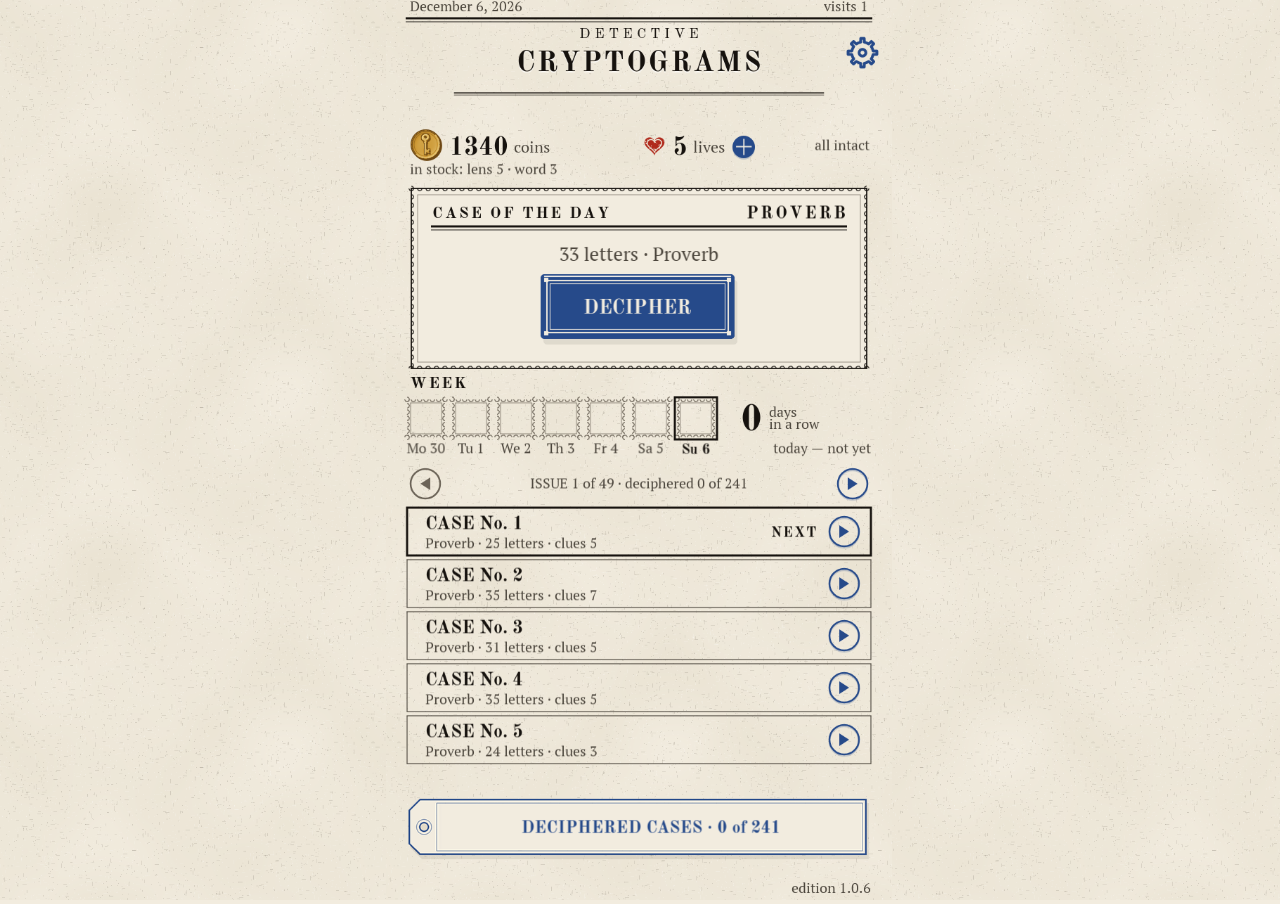
==== kriptogramma/index.html @ 3cc5f2d9 "Update web builds 2026-10-20" ====
<!doctype html>
<html lang="ru">
<head>
  <meta charset="utf-8">
  <link rel="modulepreload" crossorigin href="./assets/BPECfwze.js">
  <meta name="viewport" content="width=device-width, initial-scale=1, viewport-fit=cover, user-scalable=no">
  <title>Детективные криптограммы</title>
  <!-- Пустая иконка нарочно. Без неё браузер просит /favicon.ico, получает 404,
       и ломатель приносит эту ошибку в каждом отчёте. Шум в отчёте учит
       не читать отчёт. -->
  <link rel="icon" href="data:,">
  <!-- Картинки главного экрана — в предзагрузку. Без неё они просились только
       после разбора всего бандла (0,7 с на телефоне, где сеть в это время
       простаивает), и «время до интерактива» (ИНВ-21) перевалило за порог 5 с
       после ассетов 013. Phaser грузит их элементом img (main.js,
       loader.imageLoadType), и браузер отдаёт уже скачанное, а не качает
       второй раз. Список держать вровень с НУЖНО.main в src/стиль/арт.js и
       src/стиль/кнопки.js — сверяет tests/открытие.mjs: кнопки Ч1 (025) без
       предзагрузки просились после бандла и стоили 0,2 с сверх порога.
       ОЧЕРЕДЬ: СНАЧАЛА БАНДЛ, ПОТОМ КАРТИНКИ (028). Пущенные разом, 170 КБ
       картинок делили канал с бандлом, и он приходил на 0,8 с позже; а после
       бандла сеть ещё секунду стоит, пока телефон его разбирает. Поэтому
       предзагрузка выключена (media="not all") и включается скриптом ниже,
       как только бандл скачан, — картинки едут, пока он разбирается. Не
       сработал скрипт — Phaser попросит их сам, просто позже. -->
  <link rel="preload" as="image" href="./assets/1VmBwW0j.png" media="not all" data-после-бандла>
  <link rel="preload" as="image" href="./assets/D-H_c1Ym.png" media="not all" data-после-бандла>
  <link rel="preload" as="image" href="./assets/BTq64Yrj.png" media="not all" data-после-бандла>
  <link rel="preload" as="image" href="./assets/B4kw_efo.png" media="not all" data-после-бандла>
  <link rel="preload" as="image" href="./assets/Dah3iMkJ.png" media="not all" data-после-бандла>
  <link rel="preload" as="image" href="./assets/B_GqqMSt.png" media="not all" data-после-бандла>
  <link rel="preload" as="image" href="./assets/CoD3hWU_.png" media="not all" data-после-бандла>
  <script>
    if (window.PerformanceObserver) new PerformanceObserver(function (список, наблюдатель) {
      if (!список.getEntries().some(function (з) { return /\.js$/.test(з.name) })) return
      наблюдатель.disconnect()
      document.querySelectorAll('link[data-после-бандла]').forEach(function (с) { с.media = 'all' })
    }).observe({ type: 'resource', buffered: true })
  </script>
  <style>
    html, body { margin: 0; height: 100%; background: #12131a; overflow: hidden; }
    #игра { width: 100vw; height: 100vh; display: block; }
    /* Игровое поле не тянется, не масштабируется пальцами и не выделяется долгим
       касанием (задание 100, п. 1.6.1.8 и 1.10 требований): жесты — игре. */
    #игра { touch-action: none; -webkit-user-select: none; user-select: none; -webkit-touch-callout: none; -webkit-tap-highlight-color: transparent; }
  </style>
  </head>
<body>
  <!-- ЭКРАН ЗАГРУЗКИ (задание 073) — первым в body, до игры и до бандла:
       браузер рисует его первым кадром. Сюда vite.config.js (плагин
       «экран-загрузки») вклеивает src/загрузка/: шрифт-подмножество, краски,
       разметку и загрузчик. Бандл подключает загрузчик, после кадра экрана. -->
  <style>/* Порождено src/загрузка/собрать_шрифт.py — руками не править. Old Standard TT, OFL (game/art/шрифты/OFL.txt). */
@font-face{font-family:'Крипт загрузка';font-weight:700;font-style:normal;font-display:block;src:url([data-uri]) format('woff2')}
@font-face{font-family:'Крипт загрузка';font-weight:400;font-style:normal;font-display:block;src:url([data-uri]) format('woff2')}
/* Экран загрузки (073) и экран перевода (069) — один лист.
   Краски — game/art/чернила.json (Р1-К): бумага #f2ecdf, важное #16120e,
   нарратив #4a443b, бледный #6b6357, управление #264a8a. Длительности — Р8
   (150 / 300 / 600). Движется только transform и opacity: композитор, не
   главный поток (расшифровка.js, шапка). */
.рш {
  position: fixed; inset: 0; z-index: 10;
  display: flex; align-items: center; justify-content: center;
  background-color: #f2ecdf;
  /* Бумага без картинки: тёплый свет к середине, лёгкое потемнение к краям и
     зерно из встроенного SVG-шума — тот же лист, что тайл главного. */
  background-image:
    radial-gradient(ellipse 70% 55% at 50% 42%, rgba(255, 252, 244, 0.55), rgba(255, 252, 244, 0) 70%),
    radial-gradient(ellipse 120% 90% at 50% 50%, rgba(74, 68, 59, 0) 60%, rgba(74, 68, 59, 0.12) 100%),
    url("data:image/svg+xml,%3Csvg xmlns='http://www.w3.org/2000/svg' width='160' height='160'%3E%3Cfilter id='z'%3E%3CfeTurbulence type='fractalNoise' baseFrequency='.9' numOctaves='2' stitchTiles='stitch'/%3E%3CfeColorMatrix values='0 0 0 0 .29 0 0 0 0 .27 0 0 0 0 .23 0 0 0 .09 0'/%3E%3C/filter%3E%3Crect width='160' height='160' filter='url(%23z)'/%3E%3C/svg%3E");
  color: #16120e;
  /* Первые кадры — системной антиквой: она не грузится. Встроенный шрифт
     включает класс рш-шрифт, когда он уже загружен (загрузчик), — подмена
     мгновенна, кадра без букв нет (font-display его не даёт: и block, и swap
     прячут текст, пока шрифт декодируется, — кадры 073). */
  font-family: Georgia, 'Times New Roman', serif;
  -webkit-user-select: none; user-select: none;
  -webkit-tap-highlight-color: transparent;
  opacity: 1;
  transition: opacity 300ms ease-out;
}
.рш.рш-уходит { opacity: 0; pointer-events: none; }
.рш.рш-набран .рш-лист { visibility: visible; }
.рш.рш-шрифт { font-family: 'Крипт загрузка', Georgia, 'Times New Roman', serif; }
.рш-лист {
  /* Пустой набор не показывается: разметка листа приходит по сети раньше
     встроенного скрипта, который её наполняет, и первый кадр иначе был бы
     линейками без единой буквы (кадры 073). До наполнения — одна бумага. */
  visibility: hidden;
  box-sizing: border-box;
  width: min(100vw, 62vh, 460px);
  padding: 0 7.8%;
  margin-top: -8vh;
  text-align: center;
}
.рш-линейка { height: 3px; border-top: 2px solid #16120e; border-bottom: 1px solid #16120e; }
.рш-линейка-низ { border-top-width: 1px; border-bottom-width: 2px; }
.рш-над {
  margin: 0.9em 0 0.15em;
  font-weight: 400; font-size: min(4.4vw, 2.8vh, 20px);
  letter-spacing: 0.55em; padding-left: 0.55em;
  line-height: 1.15;
}
.рш-имя {
  margin: 0 0 0.28em;
  font-weight: 700; font-size: min(7.4vw, 4.7vh, 36px);
  letter-spacing: 0.04em; padding-left: 0.04em;
  line-height: 1.15;
  white-space: nowrap;
  /* Вдавленный набор, как шапка главного: светлый край снизу. */
  text-shadow: 0 1px 0 rgba(255, 255, 255, 0.75);
}
/* Окно буквы: мера задаёт ширину, лента с перебором едет в окне шагами. */
.рш-буква { position: relative; display: inline-block; overflow: hidden; height: 1.15em; vertical-align: top; }
.рш-мера { visibility: hidden; }
.рш-лента {
  position: absolute; left: -0.5em; right: -0.5em; top: 0;
  display: block;
  animation-name: рш-перебор;
  animation-timing-function: steps(6, end);
  animation-fill-mode: both;
  will-change: transform;
}
.рш-лента > span { display: block; height: 1.15em; }
/* Лист без языка (074): портал ещё не назвал язык — на месте имени знаки
   шифра, и перебор не кончается, пока имя не осядет на язык SDK. */
.рш-без-языка .рш-лента { animation-iteration-count: infinite; }
/* 6 знаков по 1.15em; последний кадр — буква (fill-mode: both держит его). */
@keyframes рш-перебор { from { transform: translateY(0); } to { transform: translateY(-6.9em); } }

.рш-подпись {
  margin-top: 1.6em;
  font-weight: 400; font-style: normal; font-size: min(4.2vw, 2.6vh, 18px);
  color: #4a443b; line-height: 1.3;
}
.рш-точки i { font-style: normal; opacity: 0; animation: 1200ms step-end infinite; }
/* Многоточие набирается: «», «.», «..», «...» — по 300 мс (Р8). */
.рш-точки i:nth-child(1) { animation-name: рш-точка1; }
.рш-точки i:nth-child(2) { animation-name: рш-точка2; }
.рш-точки i:nth-child(3) { animation-name: рш-точка3; }
@keyframes рш-точка1 { 0% { opacity: 0; } 25%, 100% { opacity: 1; } }
@keyframes рш-точка2 { 0% { opacity: 0; } 50%, 100% { opacity: 1; } }
@keyframes рш-точка3 { 0% { opacity: 0; } 75%, 100% { opacity: 1; } }

/* Бар — тонкая чернильная линия по сетке 046, не системный прогресс-бар:
   бледная волосяная дорожка и плотная чернильная заливка поверх. Ширину
   заливки двигает только transform (scaleX), с переходом — его тоже ведёт
   композитор, и бар не встаёт вместе с разбором бандла. */
.рш-полоса {
  position: relative; overflow: hidden;
  width: 64%; height: 2px; margin: 0.9em auto 0;
  background: rgba(22, 18, 14, 0.16);
}
.рш-заливка {
  position: absolute; inset: 0;
  background: #16120e;
  transform-origin: 0 50%; transform: scaleX(0);
  will-change: transform;
}
/* Блик сырых чернил идёт по линии всё время загрузки: после того как имя
   осело, это то, что движется, — экран не замирает и в долгую загрузку. */
.рш-блик {
  position: absolute; top: 0; bottom: 0; left: 0; width: 28%;
  background: linear-gradient(90deg, rgba(242, 236, 223, 0), rgba(242, 236, 223, 0.38), rgba(242, 236, 223, 0));
  animation: рш-блик 1600ms linear infinite;
  will-change: transform;
}
@keyframes рш-блик { from { transform: translateX(-100%); } to { transform: translateX(360%); } }

.рш-ошибка { margin-top: 1.4em; }
.рш-ошибка[hidden] { display: none; }
.рш-ошибка-текст { margin: 0 0 1.1em; font-size: min(4.2vw, 2.6vh, 18px); color: #4a443b; line-height: 1.35; }
/* Кнопка — синий штемпель управления (Р1-К): залитая плашка с бумажной
   двойной линейкой внутри и жёсткой тенью. */
.рш-кнопка {
  font-family: inherit; font-weight: 700; font-size: min(4.4vw, 2.8vh, 18px);
  letter-spacing: 0.16em; text-transform: uppercase;
  color: #f2ecdf; background: #264a8a;
  border: 0; border-radius: 3px; padding: 0.85em 1.8em 0.8em 1.96em;
  box-shadow: inset 0 0 0 4px #264a8a, inset 0 0 0 5px #f2ecdf, 3px 4px 0 rgba(22, 18, 14, 0.28);
  cursor: pointer;
}
.рш-кнопка:active { background: #1c3a70; box-shadow: inset 0 0 0 4px #1c3a70, inset 0 0 0 5px #f2ecdf, 1px 1px 0 rgba(22, 18, 14, 0.28); transform: translate(2px, 3px); }
.рш.рш-сорвалась .рш-полоса, .рш.рш-сорвалась .рш-точки { display: none; }
@media (prefers-reduced-motion: reduce) {
  .рш-лента { animation-duration: 1ms !important; animation-delay: 0ms !important; }
}
</style>
<div id="загрузка" class="рш" role="progressbar" aria-valuemin="0" aria-valuemax="100" aria-valuenow="0">
  <div class="рш-лист">
    <div class="рш-линейка"></div>
    <div class="рш-над"></div>
    <div class="рш-имя"></div>
    <div class="рш-линейка рш-линейка-низ"></div>
    <div class="рш-подпись"><span class="рш-текст"></span><span class="рш-точки" aria-hidden="true"><i>.</i><i>.</i><i>.</i></span></div>
    <div class="рш-полоса" aria-hidden="true"><div class="рш-заливка"></div><div class="рш-блик"></div></div>
    <div class="рш-ошибка" hidden><p class="рш-ошибка-текст"></p><button type="button" class="рш-кнопка"></button></div>
  </div>
</div>
<script>
/** Языки, для которых Яндекс берёт резервным русский (сам ru — тоже). */
var РШ_РУССКИЕ = ['ru', 'be', 'kk', 'uk', 'uz']

/** Код языка портала → язык игры по таблице Яндекса; пусто → null. */
function рш_язык (код) {
  var к = String(код || '').split(/[-_]/)[0].trim().toLowerCase()
  if (!к) return null
  return РШ_РУССКИЕ.indexOf(к) >= 0 ? 'ru' : 'en'
}




function рш_портал () { return false }
function рш_поднятьПортал () { return Promise.resolve(null) }
function рш_кодПортала () { return null }
/** Язык вне портала, когда игрок его ещё не выбирал: браузер, иначе en. */
function рш_языкВне (W) {
  var н = W.navigator || {}
  return рш_язык(н.language || (н.languages || [])[0]) || 'en'
}



var ЗНАКИ = '1234567890§№†‡¶◊' + String.fromCharCode(0x462, 0x472, 0x406)
var РАСШИФРОВКА = { знаков: 6, буква: 600, шаг: 45 }

/** Детерминированный перебор: тот же кадр при каждом запуске (витрина, тест). */
function рш_зерно (семя) {
  var s = (семя >>> 0) || 1
  return function () { s ^= s << 13; s >>>= 0; s ^= s >> 17; s ^= s << 5; s >>>= 0; return s / 4294967296 }
}

/**
 * Набрать строку расшифровки в элемент. Пробел — пробел, буква — окно с
 * лентой: знаков штук шифра, последней — сама буква. Возвращает время прохода
 * в мс: когда осела последняя буква (задержка + длительность).
 *   начало — задержка первой буквы, мс (вторая строка идёт вместе с первой).
 */
function рш_набрать (элемент, текст, семя, начало) {
  var д = элемент.ownerDocument
  var случай = рш_зерно(семя)
  var р = РАСШИФРОВКА
  var конец = 0
  var н = 0
  элемент.textContent = ''
  for (var i = 0; i < текст.length; i++) {
    var б = текст.charAt(i)
    if (б === ' ') { элемент.appendChild(д.createTextNode(' ')); continue }
    var окно = д.createElement('span')
    окно.className = 'рш-буква'
    var мера = д.createElement('span')
    мера.className = 'рш-мера'
    мера.textContent = б
    var лента = д.createElement('span')
    лента.className = 'рш-лента'
    var прежний = ''
    for (var к = 0; к < р.знаков; к++) {
      var з
      do { з = ЗНАКИ.charAt(Math.floor(случай() * ЗНАКИ.length)) } while (з === прежний)
      прежний = з
      var знак = д.createElement('span')
      знак.textContent = з
      лента.appendChild(знак)
    }
    var итог = д.createElement('span')
    итог.textContent = б
    лента.appendChild(итог)
    var задержка = (начало || 0) + н * р.шаг
    лента.style.animationDelay = задержка + 'ms'
    лента.style.animationDuration = р.буква + 'ms'
    окно.appendChild(мера)
    окно.appendChild(лента)
    элемент.appendChild(окно)
    конец = Math.max(конец, задержка + р.буква)
    н++
  }
  элемент.setAttribute('aria-label', текст)
  return конец
}

/**
 * Собрать лист экрана: строка над именем, имя, подпись. Разметка листа — в
 * экран.html; здесь только наполнение. Возвращает время прохода анимации.
 */
function рш_лист (корень, строки) {
  var над = корень.querySelector('.рш-над')
  var имя = корень.querySelector('.рш-имя')
  var подпись = корень.querySelector('.рш-текст')
  var проход = Math.max(рш_набрать(над, строки.над, 7, 0), рш_набрать(имя, строки.имя, 13, 0))
  подпись.textContent = строки.подпись
  рш_вместить(имя)
  return проход
}

/**
 * Имя не шире листа на любом языке и любым шрифтом: кегль из CSS — потолок,
 * дальше вниз по мере (одно чтение раскладки, дёшево). Зовётся при наборе и
 * ещё раз, когда пришёл шрифт листа.
 */
function рш_вместить (имя) {
  имя.style.fontSize = ''
  var кегль = parseFloat(getComputedStyle(имя).fontSize)
  var место = имя.clientWidth
  if (место > 0 && имя.scrollWidth > место) имя.style.fontSize = Math.floor(кегль * место / имя.scrollWidth) + 'px'
}



(function () {
  var D = document
  var W = window
  var корень = D.getElementById('загрузка')
  if (!корень) return
  var СТРОКИ = {"ru":{"над":"ДЕТЕКТИВНЫЕ","имя":"КРИПТОГРАММЫ","подпись":"Открываю архив","ошибка":"Архив не открылся: нет связи с сервером.","кнопка":"Обновить"},"en":{"над":"DETECTIVE","имя":"CRYPTOGRAMS","подпись":"Opening the case files","ошибка":"The case files did not open: no connection to the server.","кнопка":"Reload"}}
  var БАНДЛ = {"js":"./assets/BPECfwze.js","css":"./assets/lBvzmTBJ.css"}

  var КЛЮЧ = 'Криптограмма_progress_v1'
  var ЖДАТЬ_SDK = 800
  function параметр (имя) {
    var м = new RegExp('[?&]' + encodeURIComponent(имя) + '=([^&#]*)').exec(location.search)
    try { return м ? decodeURIComponent(м[1]) : null } catch (e) { return null }
  }
  function сохранённый () {
    try { var с = JSON.parse(localStorage.getItem(КЛЮЧ) || '{}'); return с && с.язык } catch (e) { return null }
  }
  var журнал = []
  var т0 = (W.performance && performance.now) ? function () { return Math.round(performance.now()) } : function () { return Date.now() }
  var портал = рш_портал(W)
  var язык = null
  var откуда = null
  var проход = 0
  var поколение = 0
  var ВСЕ_БУКВЫ = ЗНАКИ + СТРОКИ.ru.над + СТРОКИ.ru.имя + СТРОКИ.en.над + СТРОКИ.en.имя
  корень.querySelector('.рш-кнопка').addEventListener('click', function () { location.reload() })

  /** Лист без языка: на месте имени — знаки шифра, перебор не кончается. */
  function безЯзыка () {
    корень.classList.add('рш-без-языка')
    var знаки = ''
    var случай = рш_зерно(29)
    for (var i = 0; i < СТРОКИ.ru.имя.length; i++) знаки += ЗНАКИ.charAt(Math.floor(случай() * ЗНАКИ.length))
    корень.querySelector('.рш-над').textContent = ' '
    рш_набрать(корень.querySelector('.рш-имя'), знаки, 13, 0)
    корень.querySelector('.рш-имя').removeAttribute('aria-label')
    корень.querySelector('.рш-текст').textContent = ''
    рш_вместить(корень.querySelector('.рш-имя'))
    журнал.push({ этап: 'без языка', т: т0() })
  }

  /**
   * Осесть на язык: имя расшифровывается на нём, подпись и ошибка — его
   * строками. Позднее слово SDK, несогласное с запасным языком, ставит язык
   * SDK заново (игра пойдёт на языке SDK — лист не должен с ней разойтись).
   */
  function осесть (я, почему) {
    if (!СТРОКИ[я]) я = 'ru'
    if (язык === я || уходит) return
    if (язык && почему !== 'sdk') return
    язык = я
    откуда = почему
    поколение++
    var с = СТРОКИ[я]
    D.documentElement.lang = я
    корень.setAttribute('lang', я)
    корень.setAttribute('aria-label', с.подпись)
    корень.classList.remove('рш-без-языка')
    проход = рш_лист(корень, с)
    корень.querySelector('.рш-ошибка-текст').textContent = с.ошибка
    корень.querySelector('.рш-кнопка').textContent = с.кнопка
    журнал.push({ этап: 'язык', т: т0(), язык: я, откуда: почему })
    if (W.__загрузка) W.__загрузка.проход = проход
    ждатьПрохода()
  }

  if (!портал) {
    var кандидаты = [параметр('язык'), сохранённый()]
    var найден = typeof рш_языкВне === 'function' ? рш_языкВне(W) : 'ru'
    for (var i = 0; i < кандидаты.length; i++) {
      var к = String(кандидаты[i] || '').slice(0, 2).toLowerCase()
      if (к && СТРОКИ[к]) { найден = к; break }
    }
    осесть(найден, 'вне портала')
  } else {
    безЯзыка()
    var запасной = function () { return рш_язык(параметр('lang')) || 'ru' }
    рш_поднятьПортал(W).then(function (y) {
      var я = y && рш_язык(рш_кодПортала(y))
      журнал.push({ этап: 'sdk', т: т0(), язык: я || null })
      if (я) осесть(я, 'sdk')
      else осесть(запасной(), 'адрес')
    })
    setTimeout(function () { осесть(запасной(), 'потолок') }, ЖДАТЬ_SDK)
  }
  function шрифт () {
    корень.classList.add('рш-шрифт')
    рш_вместить(корень.querySelector('.рш-имя'))
    журнал.push({ этап: 'шрифт', т: т0() })
  }
  if (D.fonts && D.fonts.load && W.Promise) {
    Promise.all([D.fonts.load("700 20px 'Крипт загрузка'", ВСЕ_БУКВЫ), D.fonts.load("400 20px 'Крипт загрузка'", ВСЕ_БУКВЫ)])
      .then(function (а) { if (а[0].length && а[1].length) шрифт() }, function () {})
  } else setTimeout(шрифт, 0)
  корень.classList.add('рш-набран')

  var полоса = корень.querySelector('.рш-полоса')
  var блик = корень.querySelector('.рш-блик')
  var слои = [корень.querySelector('.рш-заливка')]
  var ВЕХИ = { бандл: 0.55, движок: 0.72, сцена: 0.8, готово: 1 }
  var ПОТОЛОК = { старт: 0.52, бандл: 0.7, движок: 0.79 }
  var доля = 0
  /** Насчитанная главным потоком заливка слоя: не больше нарисованной. */
  function сейчас (с) {
    var м = getComputedStyle(с).transform
    var д = м && м !== 'none' ? parseFloat(м.slice(м.indexOf('(') + 1)) : 0
    return д > 0 ? д : 0
  }
  /** Довести заливку до цели за мс. Цель ниже достигнутой — ничего: бар не откатывается. */
  function довести (цель, мс) {
    if (!(цель > доля)) return
    var от = Math.min(доля, сейчас(слои[слои.length - 1]))
    доля = Math.min(1, цель)
    var слой = D.createElement('div')
    слой.className = 'рш-заливка'
    слой.style.transform = 'scaleX(' + от.toFixed(4) + ')'
    полоса.insertBefore(слой, блик)
    слои.push(слой)
    void слой.getBoundingClientRect() // начало перехода — с «от», а не с нуля
    слой.style.transition = 'transform ' + мс + 'ms cubic-bezier(0.2, 0.6, 0.35, 1)'
    слой.style.transform = 'scaleX(' + доля.toFixed(4) + ')'
    слой.addEventListener('transitionend', function () {
      var i = слои.indexOf(слой)
      for (var j = 0; j < i; j++) if (слои[j].parentNode) слои[j].parentNode.removeChild(слои[j])
      if (i > 0) слои.splice(0, i)
    })
    корень.setAttribute('aria-valuenow', String(Math.round(доля * 100)))
  }
  var этапы = {}
  /** Отметка настоящей работы. сцена — с долей загрузчика Phaser (0..1). */
  function этап (имя, д) {
    if (имя === 'сцена') {
      var ц = ВЕХИ.сцена + (ВЕХИ.готово - 0.02 - ВЕХИ.сцена) * Math.max(0, Math.min(1, +д || 0))
      if (!этапы.сцена) журнал.push({ этап: имя, т: т0() })
      этапы.сцена = true
      довести(ц, 150)
      return
    }
    if (этапы[имя]) return
    этапы[имя] = true
    журнал.push({ этап: имя, т: т0() })
    if (ПОТОЛОК[имя]) довести(ПОТОЛОК[имя], имя === 'бандл' ? 1600 : 1400)
    else довести(ВЕХИ[имя], 150)
  }

  var играГотова = false
  var прошла = false
  var уходит = false
  var ушёл = false
  function уйти () {
    if (!играГотова || !прошла || уходит || сорвалась) return
    уходит = true
    журнал.push({ этап: 'уход', т: т0() })
    довести(1, 150)
    корень.classList.add('рш-уходит')
    var конец = function () {
      if (ушёл) return
      ушёл = true
      журнал.push({ этап: 'ушёл', т: т0() })
      if (корень.parentNode) корень.parentNode.removeChild(корень)
    }
    корень.addEventListener('transitionend', function (e) { if (e.target === корень) конец() })
    setTimeout(конец, 450)
  }
  function ждатьПрохода () {
    var моё = поколение
    var лента = корень.querySelectorAll('.рш-лента')
    var последняя = лента[лента.length - 1]
    var анимации = последняя && последняя.getAnimations ? последняя.getAnimations() : []
    var прошлаАнимация = function () {
      if (прошла || моё !== поколение) return
      прошла = true
      журнал.push({ этап: 'проход', т: т0() })
      уйти()
    }
    if (анимации.length && W.Promise) Promise.all(анимации.map(function (а) { return а.finished })).then(прошлаАнимация, прошлаАнимация)
    else setTimeout(прошлаАнимация, проход)
  }

  var сорвалась = false
  function сорвать (почему) {
    if (сорвалась || уходит) return
    if (!язык) осесть(рш_язык(параметр('lang')) || 'ru', 'срыв')
    сорвалась = true
    журнал.push({ этап: 'ошибка', т: т0(), почему: почему })
    корень.classList.add('рш-сорвалась')
    корень.querySelector('.рш-подпись').hidden = true
    корень.querySelector('.рш-ошибка').hidden = false
  }

  var пущен = false
  function пуск () {
    if (пущен) return
    пущен = true
    журнал.push({ этап: 'пуск', т: т0() })
    довести(ПОТОЛОК.старт, 4000)
    if (!БАНДЛ) return // дев-сервер: main.js подключён своим тегом
    if (БАНДЛ.один) {
      дочитан(function () {
        var текст = D.getElementById('бандл')
        if (!текст || !D.getElementById('бандл-цел')) { сорвать('документ оборван'); return }
        этап('бандл')
        var м = D.createElement('script')
        м.type = 'module'
        м.textContent = текст.textContent
        D.body.appendChild(м)
      })
      return
    }
    if (БАНДЛ.css) {
      var л = D.createElement('link')
      л.rel = 'stylesheet'
      л.href = БАНДЛ.css
      D.head.appendChild(л)
    }
    if (W.PerformanceObserver) {
      try {
        var н = new PerformanceObserver(function (список) {
          if (список.getEntries().some(function (з) { return з.name.indexOf(БАНДЛ.js.replace(/^\.\//, '')) >= 0 })) { н.disconnect(); этап('бандл') }
        })
        н.observe({ type: 'resource', buffered: true })
      } catch (e) { /* без отметки скачивания бар дождётся «движок» */ }
    }
    var скрипт = D.createElement('script')
    скрипт.type = 'module'
    скрипт.crossOrigin = ''
    скрипт.src = БАНДЛ.js
    скрипт.onerror = function () { сорвать('бандл не скачался') }
    D.body.appendChild(скрипт)
  }
  function дочитан (ф) {
    if (D.readyState !== 'loading') ф()
    else D.addEventListener('DOMContentLoaded', ф)
  }
  if (W.requestAnimationFrame) requestAnimationFrame(function () { requestAnimationFrame(пуск) })
  setTimeout(пуск, 300)

  W.__загрузка = {
    get язык () { return язык },
    get откуда () { return откуда },
    портал: портал,
    проход: проход,
    этап: этап,
    готово: function () { if (играГотова) return; играГотова = true; этап('готово'); уйти() },
    ушёл: function () { return ушёл },
    журнал: function () { return журнал.slice() },
  }
})()
</script>
  <div id="игра"></div>
</body>
</html>
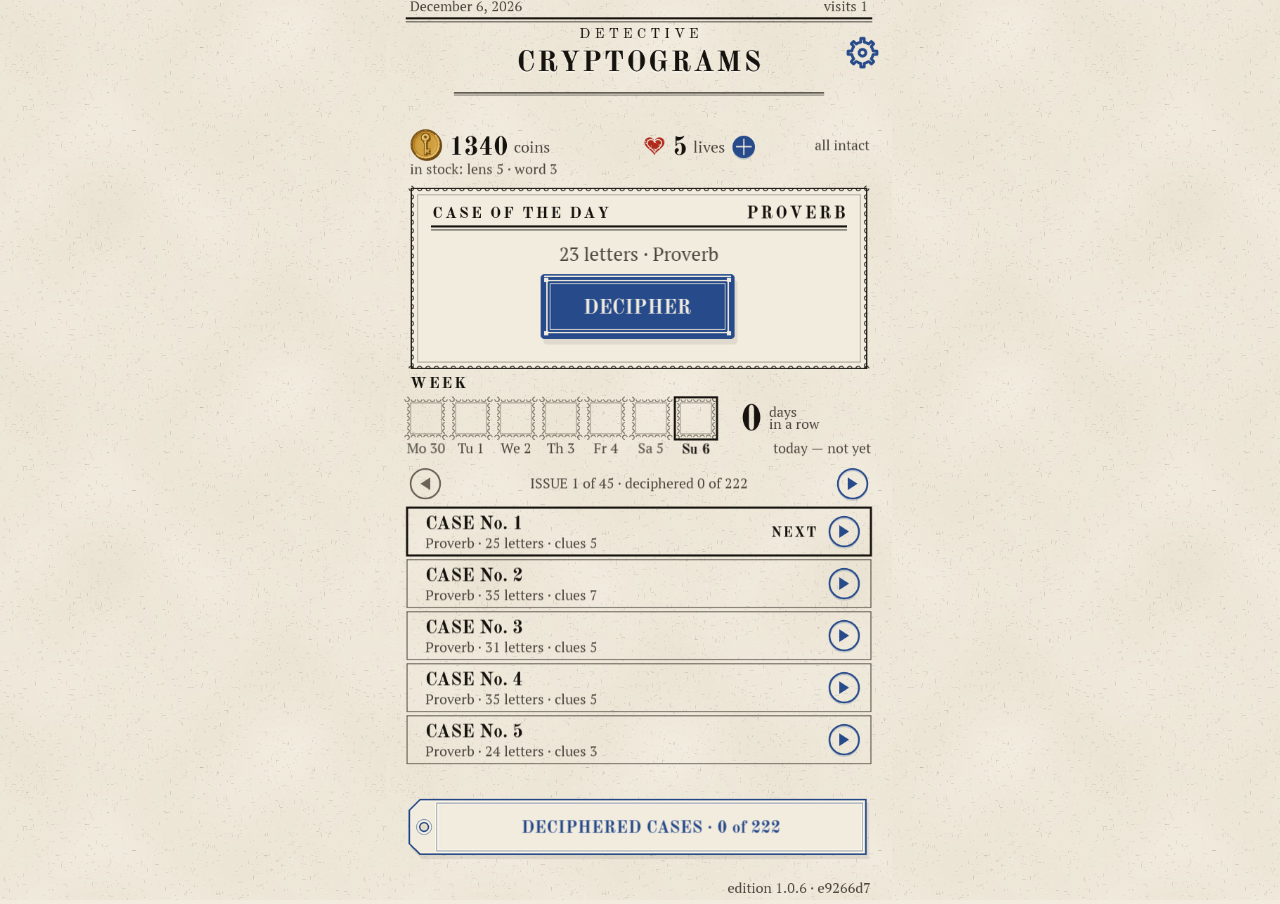
==== commit d24539a2: "Update web builds 2026-10-21" ====
--- a/kriptogramma/index.html
+++ b/kriptogramma/index.html
@@ -2,7 +2,7 @@
 <html lang="ru">
 <head>
   <meta charset="utf-8">
-  <link rel="modulepreload" crossorigin href="./assets/BPECfwze.js">
+  <link rel="modulepreload" crossorigin href="./assets/R5lq9sJO.js">
   <meta name="viewport" content="width=device-width, initial-scale=1, viewport-fit=cover, user-scalable=no">
   <title>Детективные криптограммы</title>
   <!-- Пустая иконка нарочно. Без неё браузер просит /favicon.ico, получает 404,
@@ -313,7 +313,7 @@
   var корень = D.getElementById('загрузка')
   if (!корень) return
   var СТРОКИ = {"ru":{"над":"ДЕТЕКТИВНЫЕ","имя":"КРИПТОГРАММЫ","подпись":"Открываю архив","ошибка":"Архив не открылся: нет связи с сервером.","кнопка":"Обновить"},"en":{"над":"DETECTIVE","имя":"CRYPTOGRAMS","подпись":"Opening the case files","ошибка":"The case files did not open: no connection to the server.","кнопка":"Reload"}}
-  var БАНДЛ = {"js":"./assets/BPECfwze.js","css":"./assets/lBvzmTBJ.css"}
+  var БАНДЛ = {"js":"./assets/R5lq9sJO.js","css":"./assets/lBvzmTBJ.css"}
 
   var КЛЮЧ = 'Криптограмма_progress_v1'
   var ЖДАТЬ_SDK = 800
